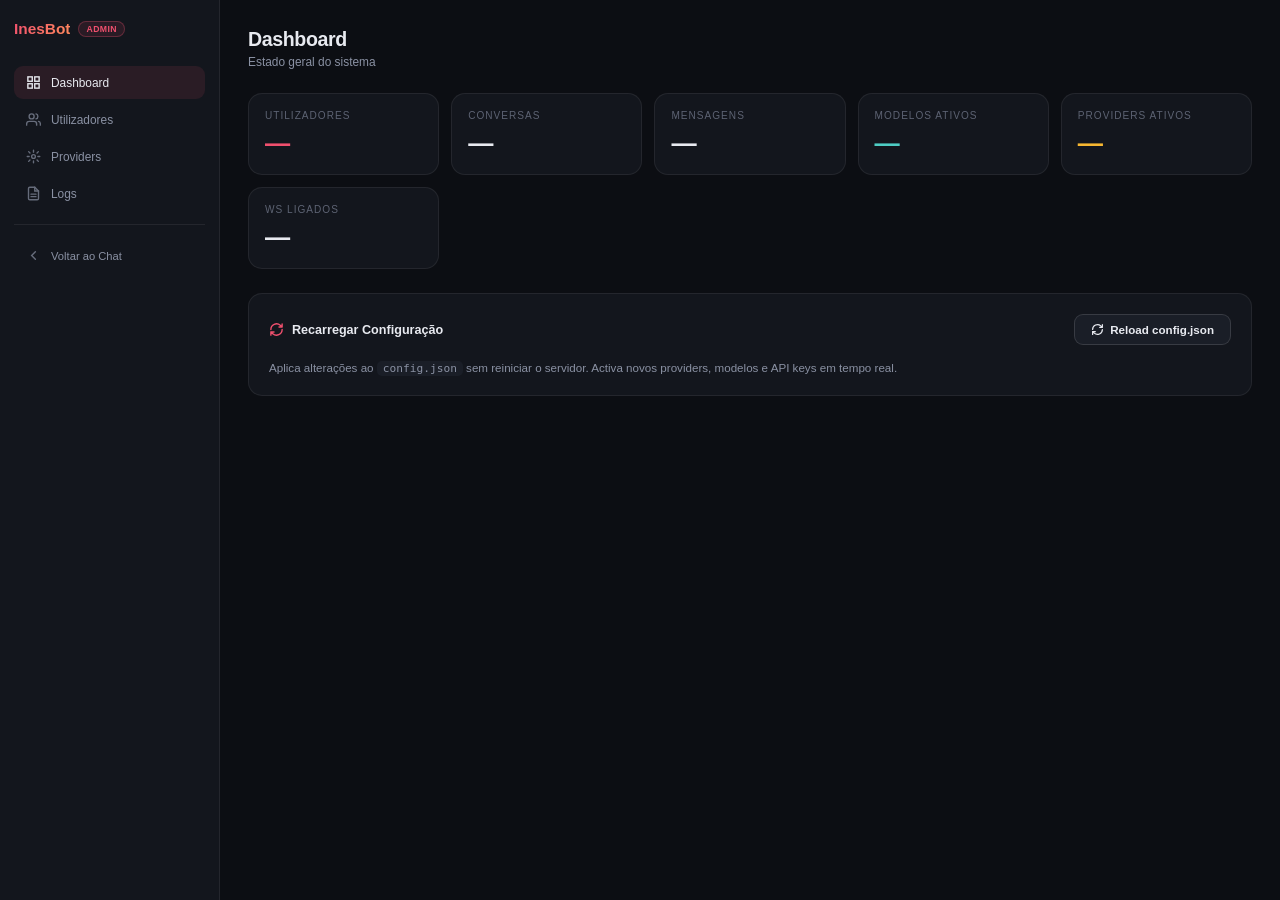
==== frontend/admin.html @ 6c4a88ba "Initial commit — InesBot lightweight multi-provider AI chat" ====
<!DOCTYPE html>
<html lang="pt">
<head>
    <meta charset="UTF-8">
    <meta name="viewport" content="width=device-width, initial-scale=1.0">
    <meta name="theme-color" content="#0c0e13">
    <title>InesBot — Admin</title>
    <style>
        :root {
            --bg:        #0c0e13;
            --surface:   #13161d;
            --surface-2: #1a1e27;
            --surface-3: #222734;
            --accent:    #f0506e;
            --accent-2:  #ff8a5c;
            --accent-soft: rgba(240,80,110,0.1);
            --accent-line: rgba(240,80,110,0.3);
            --success:   #4ecdc4;
            --warning:   #f7b731;
            --error:     #ff5c5c;
            --text:      #e8eaf0;
            --muted:     #8a91a3;
            --muted-2:   #5d6373;
            --line:      rgba(255,255,255,0.07);
            --line-s:    rgba(255,255,255,0.13);
            --radius:    14px;
            --radius-sm: 9px;
        }
        * { margin:0; padding:0; box-sizing:border-box; }
        html, body { font-family: -apple-system, BlinkMacSystemFont, 'Segoe UI', Roboto, sans-serif; background:var(--bg); color:var(--text); min-height:100vh; font-size:14px; -webkit-font-smoothing:antialiased; }

        /* Layout */
        .app { display:flex; min-height:100vh; }
        .sidebar { width:220px; background:var(--surface); border-right:1px solid var(--line); padding:20px 14px; display:flex; flex-direction:column; gap:4px; flex-shrink:0; position:sticky; top:0; height:100vh; }
        .main { flex:1; padding:28px; overflow-y:auto; max-width:1100px; }

        /* Sidebar */
        .sidebar-logo { display:flex; align-items:center; gap:8px; margin-bottom:24px; }
        .sidebar-logo h1 { font-size:1.1rem; font-weight:700; background:linear-gradient(120deg,var(--accent),var(--accent-2)); -webkit-background-clip:text; background-clip:text; -webkit-text-fill-color:transparent; }
        .sidebar-logo .badge { font-size:0.62rem; background:var(--accent-soft); border:1px solid var(--accent-line); color:var(--accent); padding:2px 7px; border-radius:999px; font-weight:600; letter-spacing:.05em; -webkit-text-fill-color:var(--accent); }
        .nav-item { display:flex; align-items:center; gap:10px; padding:9px 12px; border-radius:var(--radius-sm); color:var(--muted); cursor:pointer; font-size:.85rem; transition:background .15s,color .15s; border:none; background:none; width:100%; text-align:left; }
        .nav-item:hover { background:var(--surface-2); color:var(--text); }
        .nav-item.active { background:var(--accent-soft); color:var(--text); }
        .nav-item svg { flex-shrink:0; opacity:.7; }
        .nav-item.active svg { opacity:1; }
        .nav-sep { height:1px; background:var(--line); margin:10px 0; }
        .nav-back { color:var(--muted); font-size:.8rem; }

        /* Header */
        .page-header { margin-bottom:24px; }
        .page-header h2 { font-size:1.4rem; font-weight:700; letter-spacing:-.02em; }
        .page-header p { color:var(--muted); font-size:.85rem; margin-top:4px; }

        /* Sections */
        .section { display:none; }
        .section.active { display:block; }

        /* Cards de stats */
        .stats-grid { display:grid; grid-template-columns:repeat(auto-fill,minmax(160px,1fr)); gap:12px; margin-bottom:24px; }
        .stat-card { background:var(--surface); border:1px solid var(--line); border-radius:var(--radius); padding:16px; }
        .stat-card .label { font-size:.72rem; color:var(--muted-2); text-transform:uppercase; letter-spacing:.1em; margin-bottom:8px; }
        .stat-card .value { font-size:1.8rem; font-weight:700; letter-spacing:-.02em; }
        .stat-card .value.accent { color:var(--accent); }
        .stat-card .value.success { color:var(--success); }
        .stat-card .value.warning { color:var(--warning); }

        /* Cards */
        .card { background:var(--surface); border:1px solid var(--line); border-radius:var(--radius); padding:20px; margin-bottom:16px; }
        .card-header { display:flex; align-items:center; justify-content:space-between; margin-bottom:16px; flex-wrap:wrap; gap:10px; }
        .card-title { font-size:.9rem; font-weight:600; display:flex; align-items:center; gap:8px; }
        .card-title svg { color:var(--accent); }

        /* Buttons */
        .btn { padding:8px 16px; border-radius:var(--radius-sm); border:none; cursor:pointer; font-size:.83rem; font-weight:600; transition:filter .15s,background .15s,transform .1s; display:inline-flex; align-items:center; gap:6px; }
        .btn:active { transform:scale(.97); }
        .btn-primary { background:var(--accent); color:#fff; }
        .btn-primary:hover { filter:brightness(1.1); }
        .btn-secondary { background:var(--surface-2); color:var(--text); border:1px solid var(--line-s); }
        .btn-secondary:hover { background:var(--surface-3); }
        .btn-danger { background:rgba(255,92,92,.15); color:var(--error); border:1px solid rgba(255,92,92,.25); }
        .btn-danger:hover { background:rgba(255,92,92,.25); }
        .btn-success { background:rgba(78,205,196,.15); color:var(--success); border:1px solid rgba(78,205,196,.25); }
        .btn-success:hover { background:rgba(78,205,196,.25); }
        .btn-sm { padding:5px 11px; font-size:.76rem; }
        .btn:disabled { opacity:.45; cursor:not-allowed; transform:none; }

        /* Table */
        table { width:100%; border-collapse:collapse; font-size:.83rem; }
        th { text-align:left; padding:8px 12px; font-size:.68rem; text-transform:uppercase; letter-spacing:.1em; color:var(--muted-2); border-bottom:1px solid var(--line); font-weight:600; }
        td { padding:10px 12px; border-bottom:1px solid var(--line); vertical-align:middle; }
        tr:last-child td { border-bottom:none; }
        tr:hover td { background:var(--surface-2); }

        /* Badges */
        .badge-pill { font-size:.68rem; padding:2px 9px; border-radius:999px; font-weight:600; letter-spacing:.03em; display:inline-block; }
        .badge-admin { background:rgba(240,80,110,.12); color:var(--accent); border:1px solid var(--accent-line); }
        .badge-user { background:var(--surface-3); color:var(--muted); border:1px solid var(--line); }
        .badge-on { background:rgba(78,205,196,.12); color:var(--success); border:1px solid rgba(78,205,196,.3); }
        .badge-off { background:var(--surface-3); color:var(--muted-2); border:1px solid var(--line); }

        /* Forms */
        .form-row { display:grid; grid-template-columns:1fr 1fr; gap:12px; margin-bottom:12px; }
        .form-group { display:flex; flex-direction:column; gap:6px; }
        .form-group label { font-size:.75rem; color:var(--muted); text-transform:uppercase; letter-spacing:.08em; }
        .form-group input, .form-group select { background:var(--surface-2); border:1px solid var(--line-s); border-radius:var(--radius-sm); padding:9px 12px; color:var(--text); font-size:.88rem; outline:none; transition:border-color .15s; }
        .form-group input:focus, .form-group select:focus { border-color:var(--accent-line); }
        .form-group input::placeholder { color:var(--muted-2); }
        .form-check { display:flex; align-items:center; gap:8px; cursor:pointer; font-size:.85rem; color:var(--muted); }
        .form-check input { width:16px; height:16px; accent-color:var(--accent); cursor:pointer; }

        /* Providers grid */
        .providers-grid { display:grid; grid-template-columns:repeat(auto-fill,minmax(240px,1fr)); gap:12px; }
        .provider-card { background:var(--surface-2); border:1px solid var(--line); border-radius:var(--radius-sm); padding:14px; }
        .provider-name { font-weight:600; font-size:.88rem; margin-bottom:4px; text-transform:capitalize; }
        .provider-url { font-size:.72rem; color:var(--muted-2); margin-bottom:10px; word-break:break-all; }
        .provider-meta { display:flex; align-items:center; justify-content:space-between; }

        /* Logs */
        #log-output { background:var(--bg); border:1px solid var(--line); border-radius:var(--radius-sm); padding:14px; font-family:ui-monospace,'SF Mono',Menlo,Consolas,monospace; font-size:.73rem; line-height:1.6; color:var(--muted); max-height:480px; overflow-y:auto; white-space:pre-wrap; word-break:break-all; }
        .log-error { color:var(--error); }
        .log-warn { color:var(--warning); }
        .log-info { color:var(--success); }

        /* Toast */
        #toast { position:fixed; bottom:24px; right:24px; padding:12px 18px; border-radius:var(--radius-sm); font-size:.83rem; font-weight:600; z-index:999; opacity:0; transform:translateY(8px); transition:opacity .2s,transform .2s; pointer-events:none; max-width:320px; }
        #toast.show { opacity:1; transform:translateY(0); }
        #toast.success { background:rgba(78,205,196,.15); border:1px solid rgba(78,205,196,.4); color:var(--success); }
        #toast.error { background:rgba(255,92,92,.15); border:1px solid rgba(255,92,92,.4); color:var(--error); }
        #toast.info { background:rgba(240,80,110,.1); border:1px solid var(--accent-line); color:var(--accent); }

        /* Modal */
        .modal-overlay { position:fixed; inset:0; background:rgba(0,0,0,.6); backdrop-filter:blur(4px); display:flex; align-items:center; justify-content:center; z-index:200; padding:20px; }
        .modal { background:var(--surface); border:1px solid var(--line-s); border-radius:var(--radius); padding:24px; width:100%; max-width:420px; box-shadow:0 24px 80px rgba(0,0,0,.6); }
        .modal h3 { font-size:1rem; font-weight:700; margin-bottom:18px; }
        .modal-actions { display:flex; justify-content:flex-end; gap:10px; margin-top:20px; }

        /* Spinner */
        .spin { display:inline-block; width:14px; height:14px; border:2px solid rgba(255,255,255,.2); border-top-color:#fff; border-radius:50%; animation:spin .6s linear infinite; }
        @keyframes spin { to { transform:rotate(360deg); } }

        /* Scrollbar */
        ::-webkit-scrollbar { width:7px; }
        ::-webkit-scrollbar-track { background:transparent; }
        ::-webkit-scrollbar-thumb { background:var(--surface-3); border-radius:99px; }

        @media (max-width:640px) {
            .app { flex-direction:column; }
            .sidebar { width:100%; height:auto; position:static; flex-direction:row; flex-wrap:wrap; padding:12px; gap:4px; }
            .sidebar-logo { margin-bottom:0; margin-right:auto; }
            .main { padding:16px; }
            .form-row { grid-template-columns:1fr; }
            .stats-grid { grid-template-columns:repeat(2,1fr); }
        }
    </style>
</head>
<body>
<div class="app">
    <!-- Sidebar -->
    <nav class="sidebar">
        <div class="sidebar-logo">
            <h1>InesBot</h1>
            <span class="badge">ADMIN</span>
        </div>
        <button class="nav-item active" onclick="showSection('dashboard')">
            <svg width="15" height="15" viewBox="0 0 24 24" fill="none" stroke="currentColor" stroke-width="2.2" stroke-linecap="round"><rect x="3" y="3" width="7" height="7"/><rect x="14" y="3" width="7" height="7"/><rect x="3" y="14" width="7" height="7"/><rect x="14" y="14" width="7" height="7"/></svg>
            Dashboard
        </button>
        <button class="nav-item" onclick="showSection('users')">
            <svg width="15" height="15" viewBox="0 0 24 24" fill="none" stroke="currentColor" stroke-width="2.2" stroke-linecap="round"><path d="M17 21v-2a4 4 0 0 0-4-4H5a4 4 0 0 0-4 4v2"/><circle cx="9" cy="7" r="4"/><path d="M23 21v-2a4 4 0 0 0-3-3.87"/><path d="M16 3.13a4 4 0 0 1 0 7.75"/></svg>
            Utilizadores
        </button>
        <button class="nav-item" onclick="showSection('providers')">
            <svg width="15" height="15" viewBox="0 0 24 24" fill="none" stroke="currentColor" stroke-width="2.2" stroke-linecap="round"><circle cx="12" cy="12" r="3"/><path d="M12 2v3M12 19v3M4.22 4.22l2.12 2.12M17.66 17.66l2.12 2.12M2 12h3M19 12h3M4.22 19.78l2.12-2.12M17.66 6.34l2.12-2.12"/></svg>
            Providers
        </button>
        <button class="nav-item" onclick="showSection('logs')">
            <svg width="15" height="15" viewBox="0 0 24 24" fill="none" stroke="currentColor" stroke-width="2.2" stroke-linecap="round"><path d="M14 2H6a2 2 0 0 0-2 2v16a2 2 0 0 0 2 2h12a2 2 0 0 0 2-2V8z"/><polyline points="14 2 14 8 20 8"/><line x1="8" y1="13" x2="16" y2="13"/><line x1="8" y1="17" x2="16" y2="17"/></svg>
            Logs
        </button>
        <div class="nav-sep"></div>
        <button class="nav-item nav-back" onclick="window.location.href='/'">
            <svg width="15" height="15" viewBox="0 0 24 24" fill="none" stroke="currentColor" stroke-width="2.2" stroke-linecap="round"><polyline points="15 18 9 12 15 6"/></svg>
            Voltar ao Chat
        </button>
    </nav>

    <!-- Main -->
    <main class="main">

        <!-- Dashboard -->
        <div id="section-dashboard" class="section active">
            <div class="page-header">
                <h2>Dashboard</h2>
                <p>Estado geral do sistema</p>
            </div>
            <div class="stats-grid" id="stats-grid">
                <div class="stat-card"><div class="label">Utilizadores</div><div class="value accent" id="stat-users">—</div></div>
                <div class="stat-card"><div class="label">Conversas</div><div class="value" id="stat-sessions">—</div></div>
                <div class="stat-card"><div class="label">Mensagens</div><div class="value" id="stat-messages">—</div></div>
                <div class="stat-card"><div class="label">Modelos ativos</div><div class="value success" id="stat-models">—</div></div>
                <div class="stat-card"><div class="label">Providers ativos</div><div class="value warning" id="stat-providers">—</div></div>
                <div class="stat-card"><div class="label">WS ligados</div><div class="value" id="stat-ws">—</div></div>
            </div>
            <div class="card">
                <div class="card-header">
                    <div class="card-title">
                        <svg width="15" height="15" viewBox="0 0 24 24" fill="none" stroke="currentColor" stroke-width="2.2" stroke-linecap="round" stroke-linejoin="round"><path d="M3 12a9 9 0 0 1 15-6.7L21 8M21 3v5h-5"/><path d="M21 12a9 9 0 0 1-15 6.7L3 16M3 21v-5h5"/></svg>
                        Recarregar Configuração
                    </div>
                    <button class="btn btn-secondary" onclick="reloadConfig()" id="btn-reload">
                        <svg width="13" height="13" viewBox="0 0 24 24" fill="none" stroke="currentColor" stroke-width="2.2" stroke-linecap="round" stroke-linejoin="round"><path d="M3 12a9 9 0 0 1 15-6.7L21 8M21 3v5h-5"/><path d="M21 12a9 9 0 0 1-15 6.7L3 16M3 21v-5h5"/></svg>
                        Reload config.json
                    </button>
                </div>
                <p style="color:var(--muted);font-size:.83rem;">Aplica alterações ao <code style="background:var(--surface-2);padding:1px 6px;border-radius:5px;font-size:.8rem;">config.json</code> sem reiniciar o servidor. Activa novos providers, modelos e API keys em tempo real.</p>
                <div id="reload-result" style="margin-top:12px;display:none;"></div>
            </div>
        </div>

        <!-- Utilizadores -->
        <div id="section-users" class="section">
            <div class="page-header">
                <h2>Utilizadores</h2>
                <p>Gestão de contas e permissões</p>
            </div>
            <div class="card">
                <div class="card-header">
                    <div class="card-title">
                        <svg width="15" height="15" viewBox="0 0 24 24" fill="none" stroke="currentColor" stroke-width="2.2" stroke-linecap="round"><path d="M17 21v-2a4 4 0 0 0-4-4H5a4 4 0 0 0-4 4v2"/><circle cx="9" cy="7" r="4"/></svg>
                        Lista de utilizadores
                    </div>
                    <button class="btn btn-primary btn-sm" onclick="showCreateModal()">+ Novo utilizador</button>
                </div>
                <table id="users-table">
                    <thead><tr><th>ID</th><th>Username</th><th>Papel</th><th>Criado em</th><th>Ações</th></tr></thead>
                    <tbody id="users-tbody"></tbody>
                </table>
            </div>
        </div>

        <!-- Providers -->
        <div id="section-providers" class="section">
            <div class="page-header">
                <h2>Providers</h2>
                <p>Providers de IA activos e modelos disponíveis</p>
            </div>
            <div class="providers-grid" id="providers-grid"></div>
        </div>

        <!-- Logs -->
        <div id="section-logs" class="section">
            <div class="page-header">
                <h2>Logs</h2>
                <p>Últimas 100 linhas do backend.log</p>
            </div>
            <div class="card">
                <div class="card-header">
                    <div class="card-title">
                        <svg width="15" height="15" viewBox="0 0 24 24" fill="none" stroke="currentColor" stroke-width="2.2" stroke-linecap="round"><path d="M14 2H6a2 2 0 0 0-2 2v16a2 2 0 0 0 2 2h12a2 2 0 0 0 2-2V8z"/><polyline points="14 2 14 8 20 8"/></svg>
                        backend.log
                    </div>
                    <div style="display:flex;gap:8px;">
                        <button class="btn btn-secondary btn-sm" onclick="loadLogs()">↻ Atualizar</button>
                        <button class="btn btn-secondary btn-sm" onclick="clearLogView()">Limpar vista</button>
                    </div>
                </div>
                <pre id="log-output">A carregar...</pre>
            </div>
        </div>

    </main>
</div>

<!-- Modal criar utilizador -->
<div id="modal-create" style="display:none;" class="modal-overlay" onclick="if(event.target===this)closeModal('modal-create')">
    <div class="modal">
        <h3>Novo Utilizador</h3>
        <div class="form-row">
            <div class="form-group">
                <label>Username</label>
                <input type="text" id="new-username" placeholder="nome_utilizador" autocomplete="off">
            </div>
            <div class="form-group">
                <label>Password</label>
                <input type="password" id="new-password" placeholder="mínimo 6 caracteres">
            </div>
        </div>
        <label class="form-check">
            <input type="checkbox" id="new-is-admin">
            Tornar administrador
        </label>
        <div class="modal-actions">
            <button class="btn btn-secondary" onclick="closeModal('modal-create')">Cancelar</button>
            <button class="btn btn-primary" onclick="createUser()" id="btn-create-user">Criar</button>
        </div>
    </div>
</div>

<!-- Modal mudar password -->
<div id="modal-passwd" style="display:none;" class="modal-overlay" onclick="if(event.target===this)closeModal('modal-passwd')">
    <div class="modal">
        <h3>Mudar Password</h3>
        <input type="hidden" id="passwd-user-id">
        <div class="form-group" style="margin-bottom:0">
            <label>Nova password para <strong id="passwd-username"></strong></label>
            <input type="password" id="new-passwd-value" placeholder="mínimo 6 caracteres" style="margin-top:6px;">
        </div>
        <div class="modal-actions">
            <button class="btn btn-secondary" onclick="closeModal('modal-passwd')">Cancelar</button>
            <button class="btn btn-primary" onclick="changePassword()" id="btn-change-passwd">Guardar</button>
        </div>
    </div>
</div>

<!-- Toast -->
<div id="toast"></div>

<script>
// ── Navigation ──────────────────────────────────────────────────
function showSection(name) {
    document.querySelectorAll('.section').forEach(s => s.classList.remove('active'));
    document.querySelectorAll('.nav-item').forEach(n => n.classList.remove('active'));
    document.getElementById('section-' + name).classList.add('active');
    event.currentTarget.classList.add('active');
    if (name === 'dashboard') loadStatus();
    if (name === 'users')     loadUsers();
    if (name === 'providers') loadProviders();
    if (name === 'logs')      loadLogs();
}

// ── Toast ────────────────────────────────────────────────────────
let toastTimer;
function toast(msg, type='info') {
    const el = document.getElementById('toast');
    el.textContent = msg;
    el.className = 'show ' + type;
    clearTimeout(toastTimer);
    toastTimer = setTimeout(() => el.className = '', 3200);
}

// ── API helpers ───────────────────────────────────────────────────
async function api(method, path, body) {
    const opts = { method, credentials:'same-origin', headers:{} };
    if (body) { opts.headers['Content-Type'] = 'application/json'; opts.body = JSON.stringify(body); }
    const r = await fetch(path, opts);
    if (r.status === 403) { toast('Acesso negado', 'error'); throw new Error('403'); }
    return r;
}

// ── Dashboard ─────────────────────────────────────────────────────
async function loadStatus() {
    try {
        const r = await api('GET', '/api/admin/status');
        const d = await r.json();
        document.getElementById('stat-users').textContent    = d.total_users;
        document.getElementById('stat-sessions').textContent = d.total_sessions;
        document.getElementById('stat-messages').textContent = d.total_messages;
        document.getElementById('stat-models').textContent   = d.total_models;
        document.getElementById('stat-providers').textContent= Object.keys(d.providers).length;
        document.getElementById('stat-ws').textContent       = d.ws_connections;
    } catch(e) {}
}

async function reloadConfig() {
    const btn = document.getElementById('btn-reload');
    const res = document.getElementById('reload-result');
    btn.disabled = true;
    btn.innerHTML = '<span class="spin"></span> A recarregar...';
    try {
        const r = await api('POST', '/api/admin/reload-config');
        const d = await r.json();
        res.style.display = 'block';
        res.innerHTML = '<span style="color:var(--success)">✓ Config recarregado — providers activos: <strong>' + d.providers.join(', ') + '</strong> · ' + d.models + ' modelos disponíveis</span>';
        toast('Config recarregado!', 'success');
        loadStatus();
    } catch(e) {
        toast('Erro ao recarregar', 'error');
    } finally {
        btn.disabled = false;
        btn.innerHTML = '<svg width="13" height="13" viewBox="0 0 24 24" fill="none" stroke="currentColor" stroke-width="2.2" stroke-linecap="round" stroke-linejoin="round"><path d="M3 12a9 9 0 0 1 15-6.7L21 8M21 3v5h-5"/><path d="M21 12a9 9 0 0 1-15 6.7L3 16M3 21v-5h5"/></svg> Reload config.json';
    }
}

// ── Users ─────────────────────────────────────────────────────────
let currentUserId = null;

async function loadUsers() {
    try {
        const r = await api('GET', '/api/admin/users');
        const { users } = await r.json();
        const tbody = document.getElementById('users-tbody');
        tbody.innerHTML = '';
        users.forEach(u => {
            const tr = document.createElement('tr');
            tr.innerHTML = `
                <td style="color:var(--muted-2)">#${u.id}</td>
                <td><strong>${esc(u.username)}</strong></td>
                <td><span class="badge-pill ${u.is_admin ? 'badge-admin' : 'badge-user'}">${u.is_admin ? 'Admin' : 'User'}</span></td>
                <td style="color:var(--muted)">${u.created_at ? u.created_at.slice(0,10) : '—'}</td>
                <td>
                    <div style="display:flex;gap:6px;flex-wrap:wrap;">
                        <button class="btn btn-secondary btn-sm" onclick="showPasswdModal(${u.id},'${esc(u.username)}')">Password</button>
                        <button class="btn btn-secondary btn-sm" onclick="toggleAdmin(${u.id})">${u.is_admin ? 'Remover admin' : 'Tornar admin'}</button>
                        <button class="btn btn-danger btn-sm" onclick="deleteUser(${u.id},'${esc(u.username)}')">Apagar</button>
                    </div>
                </td>`;
            tbody.appendChild(tr);
        });
    } catch(e) { toast('Erro ao carregar utilizadores', 'error'); }
}

function showCreateModal() {
    document.getElementById('new-username').value = '';
    document.getElementById('new-password').value = '';
    document.getElementById('new-is-admin').checked = false;
    document.getElementById('modal-create').style.display = 'flex';
    setTimeout(() => document.getElementById('new-username').focus(), 50);
}

async function createUser() {
    const username = document.getElementById('new-username').value.trim();
    const password = document.getElementById('new-password').value;
    const is_admin = document.getElementById('new-is-admin').checked;
    if (!username || !password) { toast('Preenche todos os campos', 'error'); return; }
    const btn = document.getElementById('btn-create-user');
    btn.disabled = true;
    try {
        const r = await api('POST', '/api/admin/users', { username, password, is_admin });
        if (r.ok) {
            toast('Utilizador ' + username + ' criado!', 'success');
            closeModal('modal-create');
            loadUsers();
        } else {
            const d = await r.json();
            toast(d.detail || 'Erro ao criar', 'error');
        }
    } finally { btn.disabled = false; }
}

function showPasswdModal(id, username) {
    document.getElementById('passwd-user-id').value = id;
    document.getElementById('passwd-username').textContent = username;
    document.getElementById('new-passwd-value').value = '';
    document.getElementById('modal-passwd').style.display = 'flex';
    setTimeout(() => document.getElementById('new-passwd-value').focus(), 50);
}

async function changePassword() {
    const id = document.getElementById('passwd-user-id').value;
    const password = document.getElementById('new-passwd-value').value;
    if (password.length < 6) { toast('Mínimo 6 caracteres', 'error'); return; }
    const btn = document.getElementById('btn-change-passwd');
    btn.disabled = true;
    try {
        const r = await api('PUT', '/api/admin/users/' + id + '/password', { password });
        if (r.ok) { toast('Password alterada!', 'success'); closeModal('modal-passwd'); }
        else { const d = await r.json(); toast(d.detail || 'Erro', 'error'); }
    } finally { btn.disabled = false; }
}

async function toggleAdmin(id) {
    try {
        const r = await api('PUT', '/api/admin/users/' + id + '/toggle-admin');
        if (r.ok) { toast('Papel actualizado', 'success'); loadUsers(); }
        else { const d = await r.json(); toast(d.detail || 'Erro', 'error'); }
    } catch(e) {}
}

async function deleteUser(id, username) {
    if (!confirm('Apagar "' + username + '" e todas as suas conversas?\n\nEsta ação é irreversível.')) return;
    try {
        const r = await api('DELETE', '/api/admin/users/' + id);
        if (r.ok) { toast('Utilizador apagado', 'success'); loadUsers(); }
        else { const d = await r.json(); toast(d.detail || 'Erro', 'error'); }
    } catch(e) {}
}

// ── Providers ─────────────────────────────────────────────────────
async function loadProviders() {
    try {
        const r = await api('GET', '/api/admin/status');
        const d = await r.json();
        const grid = document.getElementById('providers-grid');
        grid.innerHTML = '';
        const allR = await api('GET', '/api/providers');
        const allD = await allR.json();
        Object.entries(allD.providers).forEach(([pid, p]) => {
            const modelCount = (d.providers[pid] || {}).models || 0;
            const card = document.createElement('div');
            card.className = 'provider-card';
            card.innerHTML = `
                <div class="provider-name">${pid}</div>
                <div class="provider-url">${p.base_url}</div>
                <div class="provider-meta">
                    <span class="badge-pill badge-on">● Ativo</span>
                    <span style="font-size:.75rem;color:var(--muted)">${modelCount} modelo${modelCount!==1?'s':''}</span>
                </div>`;
            grid.appendChild(card);
        });
        if (!Object.keys(allD.providers).length) {
            grid.innerHTML = '<p style="color:var(--muted)">Nenhum provider activo.</p>';
        }
    } catch(e) { toast('Erro ao carregar providers', 'error'); }
}

// ── Logs ──────────────────────────────────────────────────────────
async function loadLogs() {
    const el = document.getElementById('log-output');
    el.textContent = 'A carregar...';
    try {
        const r = await api('GET', '/api/admin/logs?lines=100');
        const d = await r.json();
        el.innerHTML = '';
        d.lines.forEach(line => {
            const span = document.createElement('span');
            if (/ERROR|error|Erro/i.test(line)) span.className = 'log-error';
            else if (/WARNING|WARN|warning/i.test(line)) span.className = 'log-warn';
            else if (/INFO|info|✓|OK/i.test(line)) span.className = 'log-info';
            span.textContent = line + '\n';
            el.appendChild(span);
        });
        el.scrollTop = el.scrollHeight;
    } catch(e) { el.textContent = 'Erro ao carregar logs.'; }
}

function clearLogView() {
    document.getElementById('log-output').innerHTML = '';
}

// ── Modals ────────────────────────────────────────────────────────
function closeModal(id) {
    document.getElementById(id).style.display = 'none';
}

document.addEventListener('keydown', e => {
    if (e.key === 'Escape') document.querySelectorAll('.modal-overlay').forEach(m => m.style.display='none');
    if (e.key === 'Enter') {
        if (document.getElementById('modal-create').style.display==='flex') createUser();
        if (document.getElementById('modal-passwd').style.display==='flex') changePassword();
    }
});

// ── Utils ─────────────────────────────────────────────────────────
function esc(s) { return String(s).replace(/&/g,'&amp;').replace(/</g,'&lt;').replace(/>/g,'&gt;').replace(/"/g,'&quot;'); }

// Init
loadStatus();
</script>
</body>
</html>
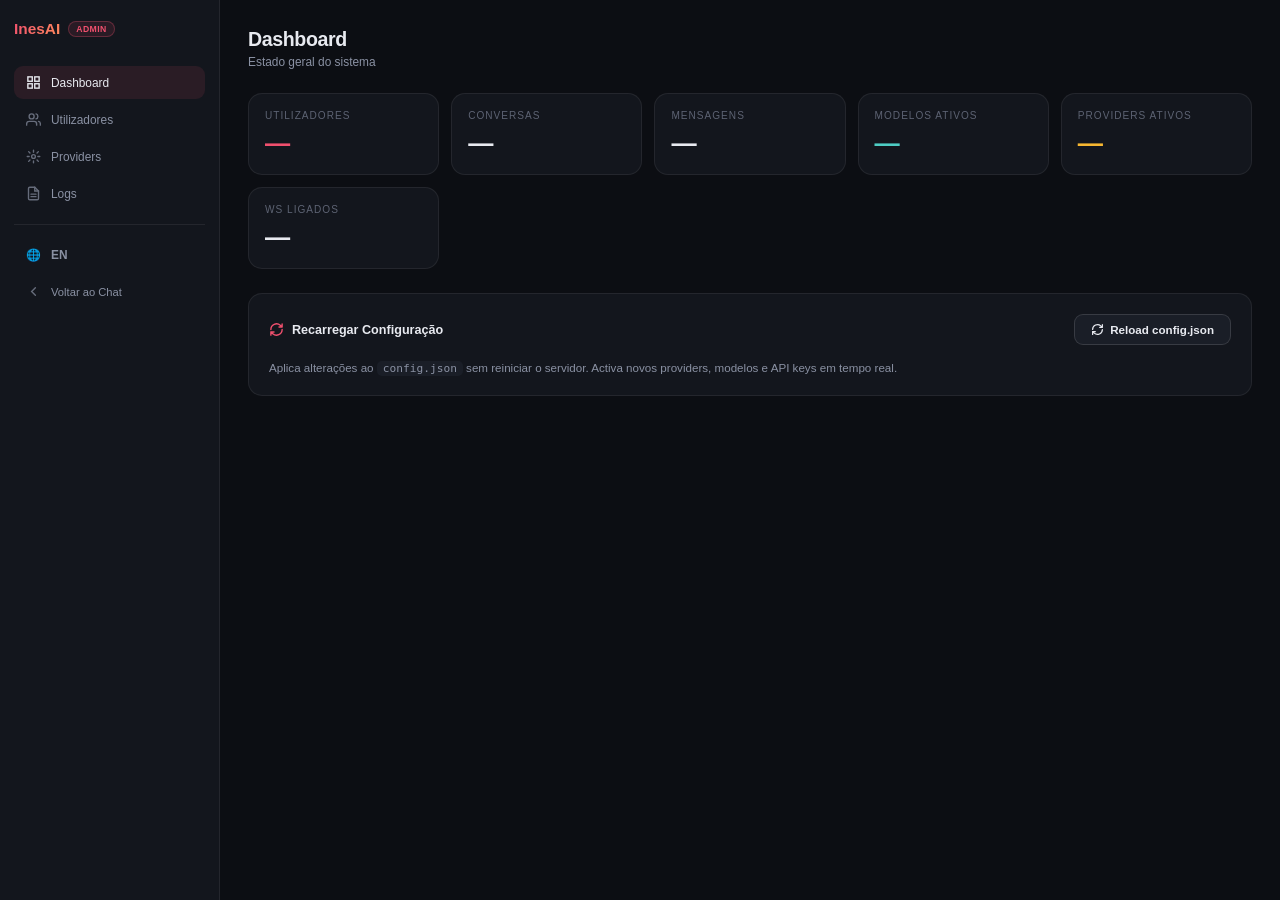
==== commit 38f9d217: "Rebrand to InesAI + PT/EN internationalization" ====
--- a/frontend/admin.html
+++ b/frontend/admin.html
@@ -4,7 +4,8 @@
     <meta charset="UTF-8">
     <meta name="viewport" content="width=device-width, initial-scale=1.0">
     <meta name="theme-color" content="#0c0e13">
-    <title>InesBot — Admin</title>
+    <title>InesAI — Admin</title>
+    <script src="/static/i18n.js"></script>
     <style>
         :root {
             --bg:        #0c0e13;
@@ -158,29 +159,32 @@
     <!-- Sidebar -->
     <nav class="sidebar">
         <div class="sidebar-logo">
-            <h1>InesBot</h1>
+            <h1>InesAI</h1>
             <span class="badge">ADMIN</span>
         </div>
         <button class="nav-item active" onclick="showSection('dashboard')">
             <svg width="15" height="15" viewBox="0 0 24 24" fill="none" stroke="currentColor" stroke-width="2.2" stroke-linecap="round"><rect x="3" y="3" width="7" height="7"/><rect x="14" y="3" width="7" height="7"/><rect x="3" y="14" width="7" height="7"/><rect x="14" y="14" width="7" height="7"/></svg>
-            Dashboard
+            <span data-i18n="admin_dashboard">Dashboard</span>
         </button>
         <button class="nav-item" onclick="showSection('users')">
             <svg width="15" height="15" viewBox="0 0 24 24" fill="none" stroke="currentColor" stroke-width="2.2" stroke-linecap="round"><path d="M17 21v-2a4 4 0 0 0-4-4H5a4 4 0 0 0-4 4v2"/><circle cx="9" cy="7" r="4"/><path d="M23 21v-2a4 4 0 0 0-3-3.87"/><path d="M16 3.13a4 4 0 0 1 0 7.75"/></svg>
-            Utilizadores
+            <span data-i18n="admin_users">Utilizadores</span>
         </button>
         <button class="nav-item" onclick="showSection('providers')">
             <svg width="15" height="15" viewBox="0 0 24 24" fill="none" stroke="currentColor" stroke-width="2.2" stroke-linecap="round"><circle cx="12" cy="12" r="3"/><path d="M12 2v3M12 19v3M4.22 4.22l2.12 2.12M17.66 17.66l2.12 2.12M2 12h3M19 12h3M4.22 19.78l2.12-2.12M17.66 6.34l2.12-2.12"/></svg>
-            Providers
+            <span data-i18n="admin_providers">Providers</span>
         </button>
         <button class="nav-item" onclick="showSection('logs')">
             <svg width="15" height="15" viewBox="0 0 24 24" fill="none" stroke="currentColor" stroke-width="2.2" stroke-linecap="round"><path d="M14 2H6a2 2 0 0 0-2 2v16a2 2 0 0 0 2 2h12a2 2 0 0 0 2-2V8z"/><polyline points="14 2 14 8 20 8"/><line x1="8" y1="13" x2="16" y2="13"/><line x1="8" y1="17" x2="16" y2="17"/></svg>
-            Logs
+            <span data-i18n="admin_logs">Logs</span>
         </button>
         <div class="nav-sep"></div>
+        <button class="nav-item" onclick="toggleLang()" style="font-weight:700;">
+            🌐 <span id="lang-label">EN</span>
+        </button>
         <button class="nav-item nav-back" onclick="window.location.href='/'">
             <svg width="15" height="15" viewBox="0 0 24 24" fill="none" stroke="currentColor" stroke-width="2.2" stroke-linecap="round"><polyline points="15 18 9 12 15 6"/></svg>
-            Voltar ao Chat
+            <span data-i18n="admin_back_chat">Voltar ao Chat</span>
         </button>
     </nav>
 
@@ -190,22 +194,22 @@
         <!-- Dashboard -->
         <div id="section-dashboard" class="section active">
             <div class="page-header">
-                <h2>Dashboard</h2>
-                <p>Estado geral do sistema</p>
+                <h2 data-i18n="admin_dashboard">Dashboard</h2>
+                <p data-i18n="admin_system_status">Estado geral do sistema</p>
             </div>
             <div class="stats-grid" id="stats-grid">
-                <div class="stat-card"><div class="label">Utilizadores</div><div class="value accent" id="stat-users">—</div></div>
-                <div class="stat-card"><div class="label">Conversas</div><div class="value" id="stat-sessions">—</div></div>
-                <div class="stat-card"><div class="label">Mensagens</div><div class="value" id="stat-messages">—</div></div>
-                <div class="stat-card"><div class="label">Modelos ativos</div><div class="value success" id="stat-models">—</div></div>
-                <div class="stat-card"><div class="label">Providers ativos</div><div class="value warning" id="stat-providers">—</div></div>
-                <div class="stat-card"><div class="label">WS ligados</div><div class="value" id="stat-ws">—</div></div>
+                <div class="stat-card"><div class="label" data-i18n="admin_stat_users">Utilizadores</div><div class="value accent" id="stat-users">—</div></div>
+                <div class="stat-card"><div class="label" data-i18n="admin_stat_sessions">Conversas</div><div class="value" id="stat-sessions">—</div></div>
+                <div class="stat-card"><div class="label" data-i18n="admin_stat_messages">Mensagens</div><div class="value" id="stat-messages">—</div></div>
+                <div class="stat-card"><div class="label" data-i18n="admin_stat_models">Modelos ativos</div><div class="value success" id="stat-models">—</div></div>
+                <div class="stat-card"><div class="label" data-i18n="admin_stat_providers">Providers ativos</div><div class="value warning" id="stat-providers">—</div></div>
+                <div class="stat-card"><div class="label" data-i18n="admin_stat_ws">WS ligados</div><div class="value" id="stat-ws">—</div></div>
             </div>
             <div class="card">
                 <div class="card-header">
                     <div class="card-title">
                         <svg width="15" height="15" viewBox="0 0 24 24" fill="none" stroke="currentColor" stroke-width="2.2" stroke-linecap="round" stroke-linejoin="round"><path d="M3 12a9 9 0 0 1 15-6.7L21 8M21 3v5h-5"/><path d="M21 12a9 9 0 0 1-15 6.7L3 16M3 21v-5h5"/></svg>
-                        Recarregar Configuração
+                        <span data-i18n="admin_reload_title">Recarregar Configuração</span>
                     </div>
                     <button class="btn btn-secondary" onclick="reloadConfig()" id="btn-reload">
                         <svg width="13" height="13" viewBox="0 0 24 24" fill="none" stroke="currentColor" stroke-width="2.2" stroke-linecap="round" stroke-linejoin="round"><path d="M3 12a9 9 0 0 1 15-6.7L21 8M21 3v5h-5"/><path d="M21 12a9 9 0 0 1-15 6.7L3 16M3 21v-5h5"/></svg>
@@ -220,19 +224,19 @@
         <!-- Utilizadores -->
         <div id="section-users" class="section">
             <div class="page-header">
-                <h2>Utilizadores</h2>
-                <p>Gestão de contas e permissões</p>
+                <h2 data-i18n="admin_users">Utilizadores</h2>
+                <p data-i18n="admin_users_mgmt">Gestão de contas e permissões</p>
             </div>
             <div class="card">
                 <div class="card-header">
                     <div class="card-title">
                         <svg width="15" height="15" viewBox="0 0 24 24" fill="none" stroke="currentColor" stroke-width="2.2" stroke-linecap="round"><path d="M17 21v-2a4 4 0 0 0-4-4H5a4 4 0 0 0-4 4v2"/><circle cx="9" cy="7" r="4"/></svg>
-                        Lista de utilizadores
+                        <span data-i18n="admin_users_list">Lista de utilizadores</span>
                     </div>
-                    <button class="btn btn-primary btn-sm" onclick="showCreateModal()">+ Novo utilizador</button>
+                    <button class="btn btn-primary btn-sm" onclick="showCreateModal()" data-i18n="admin_new_user">+ Novo utilizador</button>
                 </div>
                 <table id="users-table">
-                    <thead><tr><th>ID</th><th>Username</th><th>Papel</th><th>Criado em</th><th>Ações</th></tr></thead>
+                    <thead><tr><th>ID</th><th>Username</th><th data-i18n="admin_col_role">Papel</th><th data-i18n="admin_col_created">Criado em</th><th data-i18n="admin_col_actions">Ações</th></tr></thead>
                     <tbody id="users-tbody"></tbody>
                 </table>
             </div>
@@ -241,8 +245,8 @@
         <!-- Providers -->
         <div id="section-providers" class="section">
             <div class="page-header">
-                <h2>Providers</h2>
-                <p>Providers de IA activos e modelos disponíveis</p>
+                <h2 data-i18n="admin_providers">Providers</h2>
+                <p data-i18n="admin_providers_desc">Providers de IA activos e modelos disponíveis</p>
             </div>
             <div class="providers-grid" id="providers-grid"></div>
         </div>
@@ -250,8 +254,8 @@
         <!-- Logs -->
         <div id="section-logs" class="section">
             <div class="page-header">
-                <h2>Logs</h2>
-                <p>Últimas 100 linhas do backend.log</p>
+                <h2 data-i18n="admin_logs">Logs</h2>
+                <p data-i18n="admin_logs_desc">Últimas 100 linhas do backend.log</p>
             </div>
             <div class="card">
                 <div class="card-header">
@@ -260,8 +264,8 @@
                         backend.log
                     </div>
                     <div style="display:flex;gap:8px;">
-                        <button class="btn btn-secondary btn-sm" onclick="loadLogs()">↻ Atualizar</button>
-                        <button class="btn btn-secondary btn-sm" onclick="clearLogView()">Limpar vista</button>
+                        <button class="btn btn-secondary btn-sm" onclick="loadLogs()" data-i18n="admin_refresh">↻ Atualizar</button>
+                        <button class="btn btn-secondary btn-sm" onclick="clearLogView()" data-i18n="admin_clear_view">Limpar vista</button>
                     </div>
                 </div>
                 <pre id="log-output">A carregar...</pre>
@@ -274,24 +278,24 @@
 <!-- Modal criar utilizador -->
 <div id="modal-create" style="display:none;" class="modal-overlay" onclick="if(event.target===this)closeModal('modal-create')">
     <div class="modal">
-        <h3>Novo Utilizador</h3>
+        <h3 data-i18n="admin_modal_new_user">Novo Utilizador</h3>
         <div class="form-row">
             <div class="form-group">
-                <label>Username</label>
+                <label data-i18n="username">Username</label>
                 <input type="text" id="new-username" placeholder="nome_utilizador" autocomplete="off">
             </div>
             <div class="form-group">
-                <label>Password</label>
-                <input type="password" id="new-password" placeholder="mínimo 6 caracteres">
+                <label data-i18n="password">Password</label>
+                <input type="password" id="new-password" data-i18n-placeholder="admin_min_chars" placeholder="mínimo 6 caracteres">
             </div>
         </div>
         <label class="form-check">
             <input type="checkbox" id="new-is-admin">
-            Tornar administrador
+            <span data-i18n="admin_make_admin">Tornar administrador</span>
         </label>
         <div class="modal-actions">
-            <button class="btn btn-secondary" onclick="closeModal('modal-create')">Cancelar</button>
-            <button class="btn btn-primary" onclick="createUser()" id="btn-create-user">Criar</button>
+            <button class="btn btn-secondary" onclick="closeModal('modal-create')" data-i18n="cancel">Cancelar</button>
+            <button class="btn btn-primary" onclick="createUser()" id="btn-create-user" data-i18n="admin_create">Criar</button>
         </div>
     </div>
 </div>
@@ -299,15 +303,15 @@
 <!-- Modal mudar password -->
 <div id="modal-passwd" style="display:none;" class="modal-overlay" onclick="if(event.target===this)closeModal('modal-passwd')">
     <div class="modal">
-        <h3>Mudar Password</h3>
+        <h3 data-i18n="admin_modal_passwd">Mudar Password</h3>
         <input type="hidden" id="passwd-user-id">
         <div class="form-group" style="margin-bottom:0">
-            <label>Nova password para <strong id="passwd-username"></strong></label>
-            <input type="password" id="new-passwd-value" placeholder="mínimo 6 caracteres" style="margin-top:6px;">
+            <label><span data-i18n="admin_new_passwd_for">Nova password para</span> <strong id="passwd-username"></strong></label>
+            <input type="password" id="new-passwd-value" data-i18n-placeholder="admin_min_chars" placeholder="mínimo 6 caracteres" style="margin-top:6px;">
         </div>
         <div class="modal-actions">
-            <button class="btn btn-secondary" onclick="closeModal('modal-passwd')">Cancelar</button>
-            <button class="btn btn-primary" onclick="changePassword()" id="btn-change-passwd">Guardar</button>
+            <button class="btn btn-secondary" onclick="closeModal('modal-passwd')" data-i18n="cancel">Cancelar</button>
+            <button class="btn btn-primary" onclick="changePassword()" id="btn-change-passwd" data-i18n="admin_save">Guardar</button>
         </div>
     </div>
 </div>
@@ -545,6 +549,11 @@
 
 // Init
 loadStatus();
+// Lang label shows the OTHER language (the one you switch to)
+(function() {
+    const el = document.getElementById('lang-label');
+    if (el) el.textContent = (localStorage.getItem('lang') || 'pt') === 'pt' ? 'EN' : 'PT';
+})();
 </script>
 </body>
 </html>
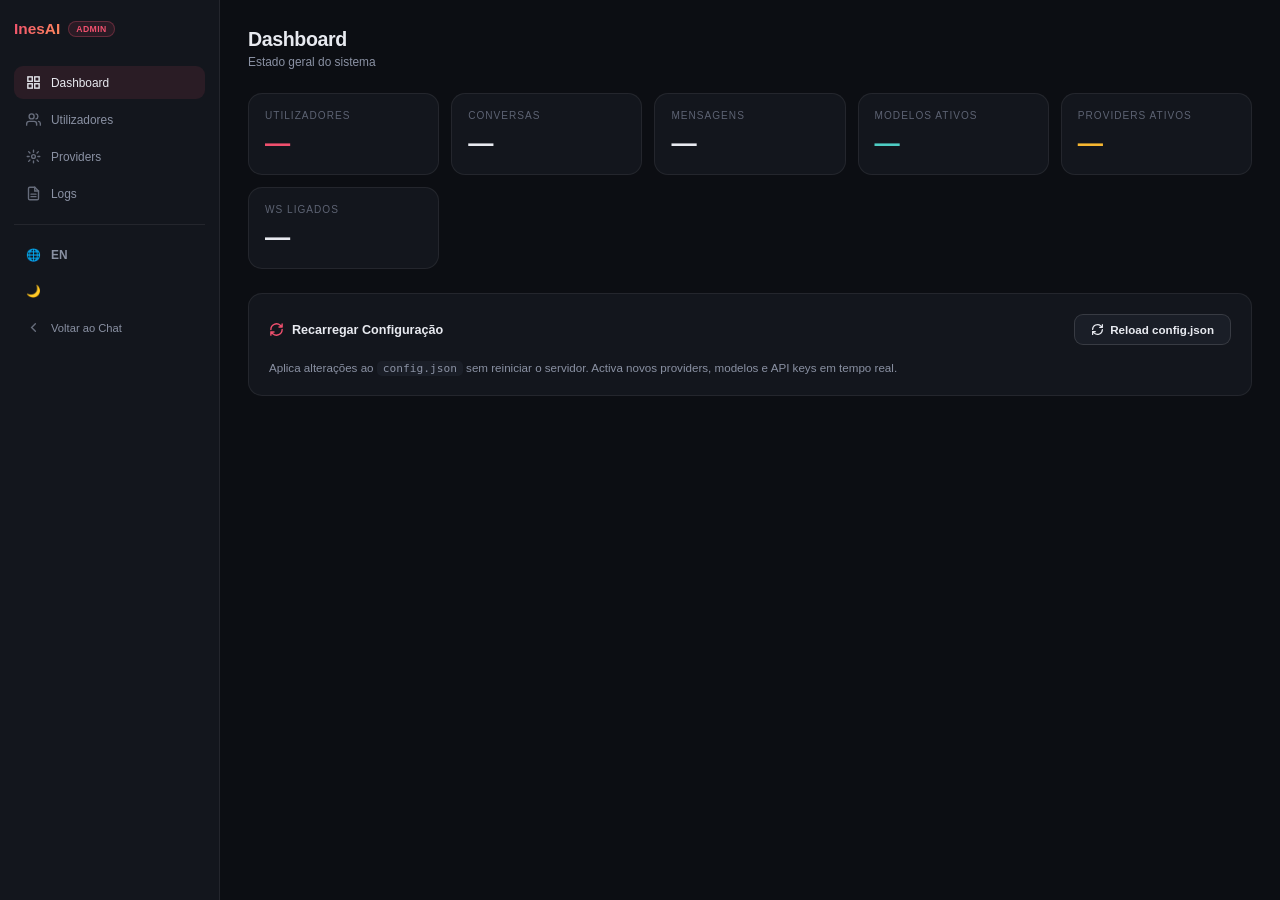
==== commit cc77b728: "Fix light mode in admin panel" ====
--- a/frontend/admin.html
+++ b/frontend/admin.html
@@ -27,6 +27,17 @@
             --radius:    14px;
             --radius-sm: 9px;
         }
+        body.light-mode {
+            --bg:        #f4f5f7;
+            --surface:   #ffffff;
+            --surface-2: #eef0f4;
+            --surface-3: #e4e7ed;
+            --text:      #1a1d27;
+            --muted:     #6b7280;
+            --muted-2:   #9ca3af;
+            --line:      rgba(0,0,0,0.08);
+            --line-s:    rgba(0,0,0,0.13);
+        }
         * { margin:0; padding:0; box-sizing:border-box; }
         html, body { font-family: -apple-system, BlinkMacSystemFont, 'Segoe UI', Roboto, sans-serif; background:var(--bg); color:var(--text); min-height:100vh; font-size:14px; -webkit-font-smoothing:antialiased; }
 
@@ -182,6 +193,7 @@
         <button class="nav-item" onclick="toggleLang()" style="font-weight:700;">
             🌐 <span id="lang-label">EN</span>
         </button>
+        <button class="nav-item" id="theme-toggle-admin" onclick="toggleAdminTheme()">🌙</button>
         <button class="nav-item nav-back" onclick="window.location.href='/'">
             <svg width="15" height="15" viewBox="0 0 24 24" fill="none" stroke="currentColor" stroke-width="2.2" stroke-linecap="round"><polyline points="15 18 9 12 15 6"/></svg>
             <span data-i18n="admin_back_chat">Voltar ao Chat</span>
@@ -547,10 +559,21 @@
 // ── Utils ─────────────────────────────────────────────────────────
 function esc(s) { return String(s).replace(/&/g,'&amp;').replace(/</g,'&lt;').replace(/>/g,'&gt;').replace(/"/g,'&quot;'); }
 
+function toggleAdminTheme() {
+    const isLight = document.body.classList.toggle('light-mode');
+    localStorage.setItem('theme', isLight ? 'light' : 'dark');
+    const btn = document.getElementById('theme-toggle-admin');
+    if (btn) btn.textContent = isLight ? '☀️' : '🌙';
+}
+
 // Init
 loadStatus();
-// Lang label shows the OTHER language (the one you switch to)
+// Apply saved theme
 (function() {
+    const isLight = localStorage.getItem('theme') === 'light';
+    if (isLight) document.body.classList.add('light-mode');
+    const btn = document.getElementById('theme-toggle-admin');
+    if (btn) btn.textContent = isLight ? '☀️' : '🌙';
     const el = document.getElementById('lang-label');
     if (el) el.textContent = (localStorage.getItem('lang') || 'pt') === 'pt' ? 'EN' : 'PT';
 })();
